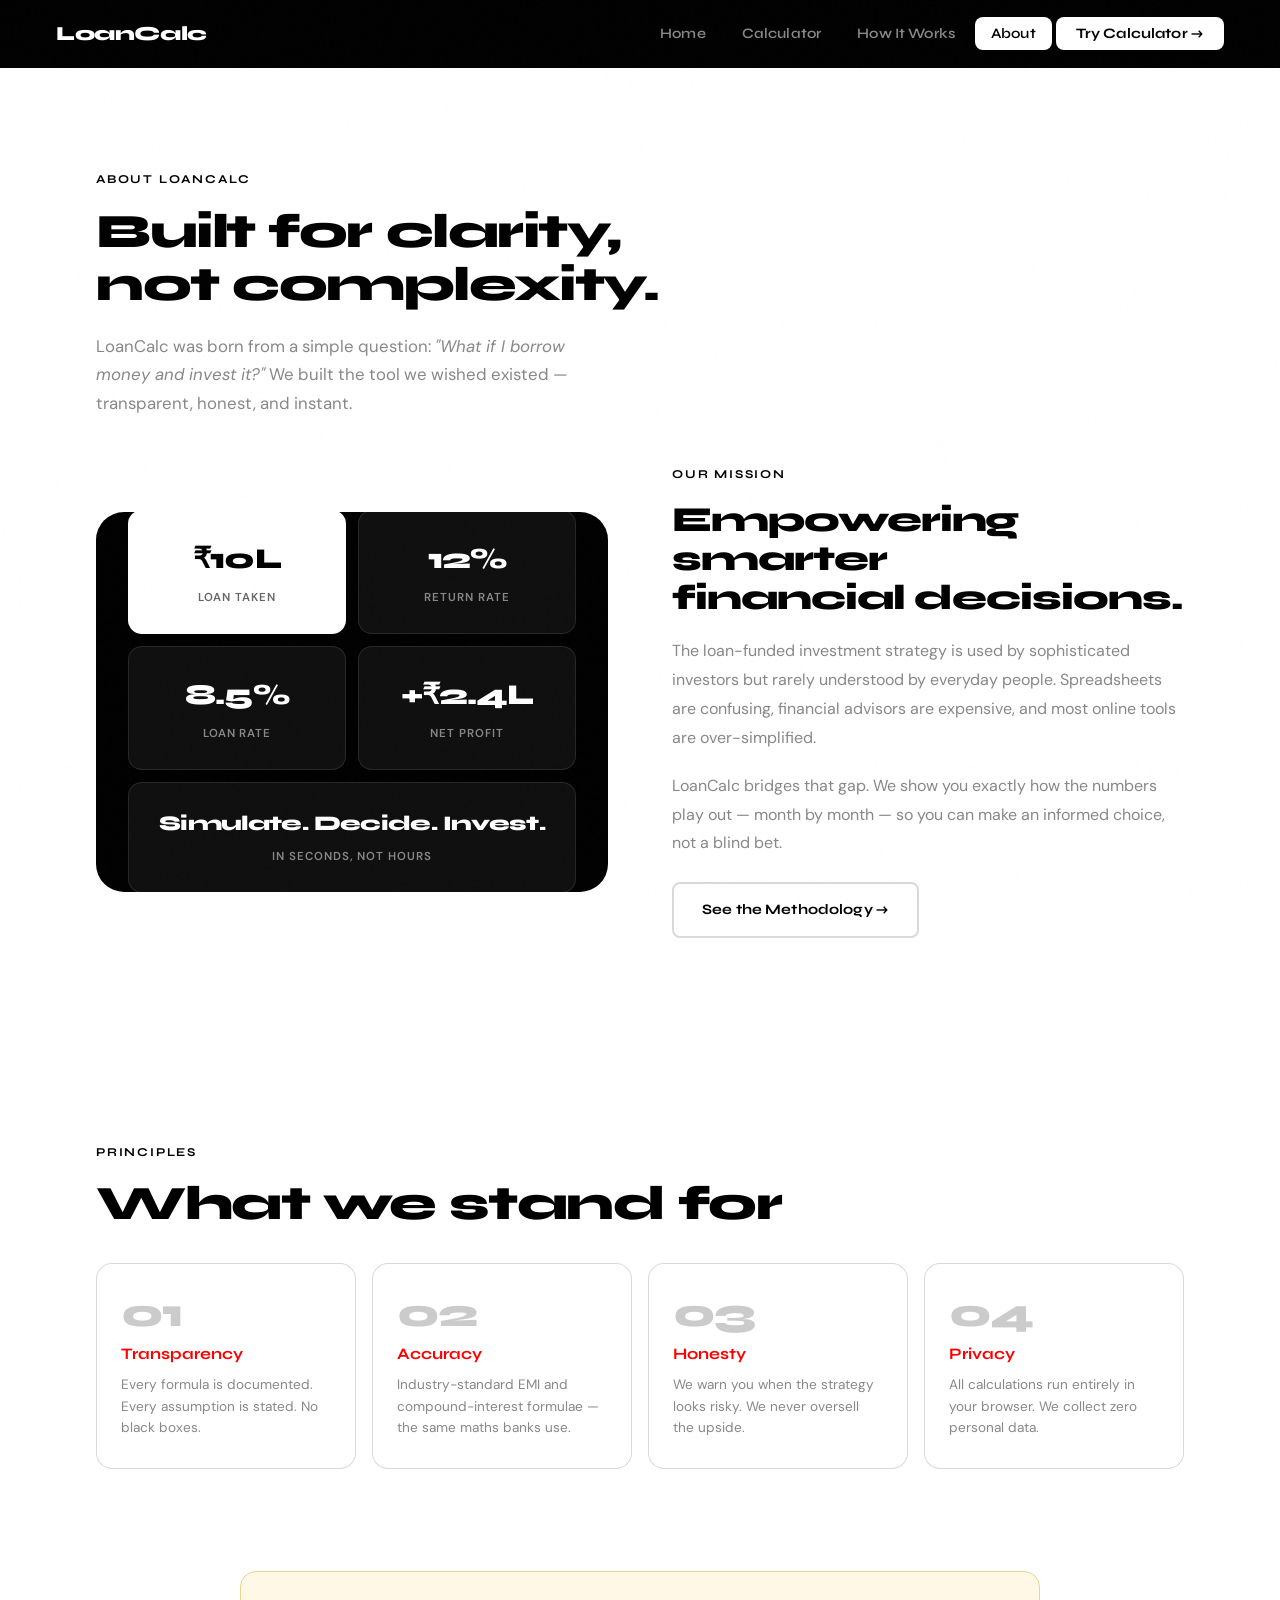
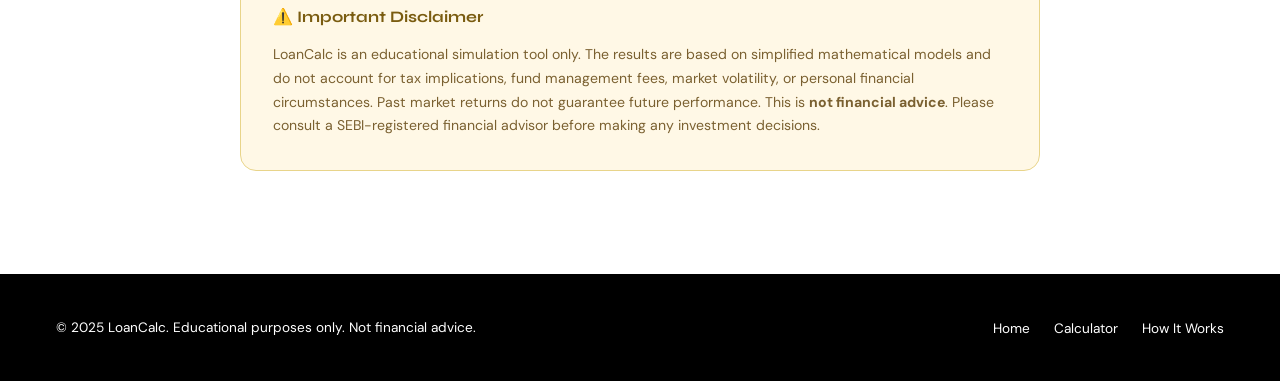
==== about.html @ b2bfdc56 "Add files via upload" ====
<!DOCTYPE html>
<html lang="en">

<head>
  <meta charset="UTF-8">
  <meta name="viewport" content="width=device-width, initial-scale=1.0">
  <title>About — LoanCalc</title>
  <link rel="stylesheet" href="css/style.css">
  <link rel="stylesheet" href="css/about.css">
</head>

<body>

  <!-- ── NAV ─────────────────────────────────────────── -->
  <nav class="nav">
    <a href="index.html" class="nav-logo">LoanCalc</a>
    <button class="nav-toggle" id="navToggle" aria-label="Toggle menu">
      <span></span><span></span><span></span>
    </button>
    <ul class="nav-links" id="navLinks">
      <li><a href="index.html">Home</a></li>
      <li><a href="calculator.html">Calculator</a></li>
      <li><a href="how-it-works.html">How It Works</a></li>
      <li><a href="about.html" class="active">About</a></li>
      <li><a href="calculator.html" class="cta">Try Calculator →</a></li>
    </ul>
  </nav>

  <!-- ── HERO ────────────────────────────────────────── -->
  <div class="about-hero anim-fade-up">
    <div class="section-label">About LoanCalc</div>
    <h1 class="section-title">Built for clarity,<br>not complexity.</h1>
    <p class="section-sub">
      LoanCalc was born from a simple question: <em>"What if I borrow money and invest it?"</em>
      We built the tool we wished existed — transparent, honest, and instant.
    </p>
  </div>

  <!-- ── MISSION ──────────────────────────────────────── -->
  <section class="section" style="padding-top:1rem">
    <div class="mission-block">
      <!-- Visual -->
      <div class="mission-visual reveal">
        <div class="mission-visual-inner">
          <div class="vis-tile accent">
            <span class="num">₹10L</span>
            <span class="lbl">Loan Taken</span>
          </div>
          <div class="vis-tile">
            <span class="num">12%</span>
            <span class="lbl">Return Rate</span>
          </div>
          <div class="vis-tile">
            <span class="num">8.5%</span>
            <span class="lbl">Loan Rate</span>
          </div>
          <div class="vis-tile">
            <span class="num">+₹2.4L</span>
            <span class="lbl">Net Profit</span>
          </div>
          <div class="vis-tile tall">
            <span class="num" style="font-size:1.3rem;color:#fff;">Simulate. Decide. Invest.</span>
            <span class="lbl">in seconds, not hours</span>
          </div>
        </div>
      </div>

      <!-- Text -->
      <div class="reveal">
        <div class="section-label">Our Mission</div>
        <h2 class="section-title" style="font-size:clamp(1.6rem,3vw,2.2rem)">
          Empowering smarter<br>financial decisions.
        </h2>
        <p style="color:var(--muted);line-height:1.8;margin-bottom:1.2rem;">
          The loan-funded investment strategy is used by sophisticated investors but rarely
          understood by everyday people. Spreadsheets are confusing, financial advisors are
          expensive, and most online tools are over-simplified.
        </p>
        <p style="color:var(--muted);line-height:1.8;margin-bottom:1.5rem;">
          LoanCalc bridges that gap. We show you exactly how the numbers play out —
          month by month — so you can make an informed choice, not a blind bet.
        </p>
        <a href="how-it-works.html" class="btn btn-secondary" style="font-size:0.9rem;">See the Methodology →</a>
      </div>
    </div>
  </section>

  <!-- ── VALUES ────────────────────────────────────────── -->
  <section class="section">
    <div>
      <div class="section-label">Principles</div>
      <h2 class="section-title reveal">What we stand for</h2>
      <div class="values-grid reveal" style="margin-top:2rem">
        <div class="value-card">
          <div class="value-num">01</div>
          <div class="value-title">Transparency</div>
          <div class="value-desc">Every formula is documented. Every assumption is stated. No black boxes.</div>
        </div>
        <div class="value-card">
          <div class="value-num">02</div>
          <div class="value-title">Accuracy</div>
          <div class="value-desc">Industry-standard EMI and compound-interest formulae — the same maths banks use.</div>
        </div>
        <div class="value-card">
          <div class="value-num">03</div>
          <div class="value-title">Honesty</div>
          <div class="value-desc">We warn you when the strategy looks risky. We never oversell the upside.</div>
        </div>
        <div class="value-card">
          <div class="value-num">04</div>
          <div class="value-title">Privacy</div>
          <div class="value-desc">All calculations run entirely in your browser. We collect zero personal data.</div>
        </div>
      </div>
    </div>
  </section>



  <!-- ── DISCLAIMER ────────────────────────────────────── -->
  <section class="section" style="padding-top:0">
    <div class="disclaimer-box reveal">
      <h3>⚠️ Important Disclaimer</h3>
      <p>
        LoanCalc is an educational simulation tool only. The results are based on simplified mathematical models
        and do not account for tax implications, fund management fees, market volatility, or personal financial
        circumstances. Past market returns do not guarantee future performance. This is <strong>not financial
          advice</strong>.
        Please consult a SEBI-registered financial advisor before making any investment decisions.
      </p>
    </div>
  </section>

  <!-- ── FOOTER ───────────────────────────────────────── -->
  <footer class="footer">
    <p class="footer-copy">© 2025 LoanCalc. Educational purposes only. Not financial advice.</p>
    <ul class="footer-links">
      <li><a href="index.html">Home</a></li>
      <li><a href="calculator.html">Calculator</a></li>
      <li><a href="how-it-works.html">How It Works</a></li>
    </ul>
  </footer>

  <script src="js/shared.js"></script>
</body>

</html>
---- css/style.css ----
@import url('https://fonts.googleapis.com/css2?family=Syne:wght@400;600;700;800&family=DM+Sans:ital,wght@0,300;0,400;0,500;1,300&display=swap');

/* ─── CSS Variables ─────────────────────────────── */
:root {
  --ink: #000000;
  --paper: #ffffff;
  --accent: #000000;
  --accent2: #333333;
  --gold: #666666;
  --muted: #888888;
  --card-bg: #ffffff;
  --border: rgba(0, 0, 0, 0.15);

  --font-display: 'Syne', sans-serif;
  --font-body: 'DM Sans', sans-serif;

  --radius-sm: 8px;
  --radius-md: 16px;
  --radius-lg: 28px;

  --shadow-sm: 0 4px 20px rgba(0, 0, 0, 0.04);
  --shadow-md: 0 12px 40px rgba(0, 0, 0, 0.08);
  --shadow-lg: 0 24px 80px rgba(0, 0, 0, 0.12);
}

/* ─── Reset ─────────────────────────────────────── */
*,
*::before,
*::after {
  margin: 0;
  padding: 0;
  box-sizing: border-box;
}

html {
  scroll-behavior: smooth;
}

body {
  font-family: var(--font-body);
  background: var(--paper);
  color: var(--ink);
  min-height: 100vh;
  line-height: 1.65;
  font-size: 1rem;
  overflow-x: hidden;
}

/* ─── Grain overlay ─────────────────────────────── */
body::before {
  content: '';
  position: fixed;
  inset: 0;
  background-image: url("data:image/svg+xml,%3Csvg viewBox='0 0 256 256' xmlns='http://www.w3.org/2000/svg'%3E%3Cfilter id='noise'%3E%3CfeTurbulence type='fractalNoise' baseFrequency='0.9' numOctaves='4' stitchTiles='stitch'/%3E%3C/filter%3E%3Crect width='100%25' height='100%25' filter='url(%23noise)' opacity='0.04'/%3E%3C/svg%3E");
  pointer-events: none;
  z-index: 9999;
  opacity: 0.4;
}

/* ─── NAV ────────────────────────────────────────── */
.nav {
  position: sticky;
  top: 0;
  z-index: 100;
  background: black;
  backdrop-filter: blur(16px);
  border-bottom: 1px solid var(--border);
  padding: 0 clamp(1.5rem, 5vw, 3.5rem);
  display: flex;
  align-items: center;
  justify-content: space-between;
  height: 68px;
}

.nav-logo {
  font-family: var(--font-display);
  font-weight: 800;
  font-size: 1.25rem;
  color: white;
  text-decoration: none;
  letter-spacing: -0.02em;
  display: flex;
  align-items: center;
  gap: 8px;
}

.nav-logo span {
  display: inline-block;
  width: 28px;
  height: 28px;
  background: var(--accent);
  border-radius: 6px;
  color: #fff;
  font-size: 0.85rem;
  display: grid;
  place-items: center;
}

.nav-links {
  display: flex;
  align-items: center;
  gap: 4px;
  list-style: none;
}

.nav-links a {
  font-family: var(--font-display);
  font-weight: 600;
  font-size: 0.9rem;
  color: var(--muted);
  text-decoration: none;
  padding: 8px 16px;
  border-radius: var(--radius-sm);
  transition: color 0.2s, background 0.2s;
  letter-spacing: 0.01em;
}

.nav-links a:hover,
.nav-links a.active {
  color: var(--ink);
  background: white;
}

.nav-links a.cta {
  background: white;
  color: black;
  padding: 8px 20px;
  font-weight: bolder;
}

.nav-links a.cta:hover {
  background: red;
  color: #fff;
  font-weight: bolder;
}

/* ─── Page wrapper ───────────────────────────────── */
.page {
  min-height: 100vh;
}

/* ─── Section utilities ──────────────────────────── */
.section {
  padding: clamp(4rem, 8vw, 7rem) clamp(1.5rem, 5vw, 3.5rem);
  max-width: 1200px;
  margin: 0 auto;
}

.section-label {
  font-family: var(--font-display);
  font-size: 0.75rem;
  font-weight: 700;
  letter-spacing: 0.15em;
  text-transform: uppercase;
  color: var(--accent);
  margin-bottom: 1rem;
}

.section-title {
  font-family: var(--font-display);
  font-size: clamp(2rem, 4vw, 3rem);
  font-weight: 800;
  line-height: 1.1;
  letter-spacing: -0.03em;
  color: var(--ink);
  margin-bottom: 1.25rem;
}

.section-sub {
  font-size: 1.05rem;
  color: var(--muted);
  max-width: 520px;
  line-height: 1.7;
}

/* ─── Cards ──────────────────────────────────────── */
.card {
  background: var(--card-bg);
  border-radius: var(--radius-lg);
  border: 1px solid var(--border);
  box-shadow: var(--shadow-sm);
  padding: 2rem;
  transition: box-shadow 0.3s, transform 0.3s;
}

.card:hover {
  box-shadow: var(--shadow-md);
  transform: translateY(-3px);
}

/* ─── Buttons ────────────────────────────────────── */
.btn {
  display: inline-flex;
  align-items: center;
  gap: 8px;
  font-family: var(--font-display);
  font-weight: 700;
  font-size: 0.95rem;
  letter-spacing: 0.01em;
  padding: 14px 28px;
  border-radius: var(--radius-sm);
  border: none;
  cursor: pointer;
  text-decoration: none;
  transition: all 0.2s;
}

.btn-primary {
  background: var(--accent);
  color: #fff;
}

.btn-primary:hover {
  background: #333333;
  transform: translateY(-2px);
  box-shadow: 0 8px 24px rgba(0, 0, 0, 0.35);
}

.btn-secondary {
  background: transparent;
  color: var(--ink);
  border: 2px solid var(--border);
}

.btn-secondary:hover {
  border-color: var(--ink);
  background: var(--ink);
  color: var(--paper);
}

/* ─── Divider ─────────────────────────────────────── */
.divider {
  width: 100%;
  height: 1px;
  background: var(--border);
  margin: 0 clamp(1.5rem, 5vw, 3.5rem);
  width: calc(100% - clamp(3rem, 10vw, 7rem));
}

/* ─── Footer ──────────────────────────────────────── */
.footer {
  background-color: #000000;
  border-top: 1px solid var(--border);
  padding: 2.5rem clamp(1.5rem, 5vw, 3.5rem);
  display: flex;
  align-items: center;
  justify-content: space-between;
  flex-wrap: wrap;
  gap: 1rem;
}

.footer-copy {
  font-size: 0.85rem;
  color: white;
}

.footer-links {
  display: flex;
  gap: 1.5rem;
  list-style: none;
}

.footer-links a {
  font-size: 0.85rem;
  color: white;
  text-decoration: none;
  transition: color 0.2s;
}

.footer-links a:hover {
  color: red;
}

/* ─── Animations ─────────────────────────────────── */
@keyframes fadeUp {
  from {
    opacity: 0;
    transform: translateY(24px);
  }

  to {
    opacity: 1;
    transform: translateY(0);
  }
}

@keyframes fadeIn {
  from {
    opacity: 0;
  }

  to {
    opacity: 1;
  }
}

.anim-fade-up {
  animation: fadeUp 0.6s ease both;
}

.anim-fade-in {
  animation: fadeIn 0.5s ease both;
}

.delay-1 {
  animation-delay: 0.1s;
}

.delay-2 {
  animation-delay: 0.2s;
}

.delay-3 {
  animation-delay: 0.3s;
}

.delay-4 {
  animation-delay: 0.4s;
}

.delay-5 {
  animation-delay: 0.5s;
}

/* ─── Hamburger (mobile) ─────────────────────────── */
.nav-toggle {
  display: none;
  background: none;
  border: none;
  cursor: pointer;
  padding: 8px;
}

.nav-toggle span {
  display: block;
  width: 22px;
  height: 2px;
  background: white;
  margin: 5px 0;
  transition: all 0.3s;
}

@media (max-width: 768px) {
  .nav-toggle {
    display: block;
  }

  .nav-links {
    display: none;
    position: absolute;
    top: 68px;
    left: 0;
    right: 0;
    background: black;
    border-bottom: 1px solid var(--border);
    flex-direction: column;
    padding: 1rem;
    gap: 4px;
  }

  .nav-links.open {
    display: flex;
  }

  .nav-links a {
    width: 100%;
    text-align: center;
  }
}
---- css/about.css ----
/* ─── About Page ─────────────────────────────────── */

.about-hero {
  padding: clamp(4rem, 8vw, 7rem) clamp(1.5rem, 5vw, 3.5rem) 2rem;
  max-width: 1200px;
  margin: 0 auto;
}

/* ─── Mission block ──────────────────────────────── */
.mission-block {
  display: grid;
  grid-template-columns: 1fr 1fr;
  gap: 4rem;
  align-items: center;
}

@media (max-width: 768px) {
  .mission-block {
    grid-template-columns: 1fr;
    gap: 2rem;
  }
}

.mission-visual {
  position: relative;
  height: 380px;
  border-radius: var(--radius-lg);
  overflow: hidden;
  background: var(--ink);
  display: flex;
  align-items: center;
  justify-content: center;
}

.mission-visual-inner {
  display: grid;
  grid-template-columns: 1fr 1fr;
  gap: 12px;
  padding: 2rem;
  width: 100%;
}

.vis-tile {
  background: rgba(255, 255, 255, 0.06);
  border: 1px solid rgba(255, 255, 255, 0.1);
  border-radius: 14px;
  padding: 1.5rem 1rem;
  text-align: center;
}

.vis-tile .num {
  font-family: var(--font-display);
  font-size: 1.8rem;
  font-weight: 800;
  color: var(--paper);
  letter-spacing: -0.03em;
  display: block;
}

.vis-tile .lbl {
  font-size: 0.72rem;
  color: rgba(255, 255, 255, 0.5);
  text-transform: uppercase;
  letter-spacing: 0.08em;
  font-weight: 600;
}

.vis-tile.tall {
  grid-column: 1/-1;
}

.vis-tile.accent {
  background: var(--paper);
  border-color: transparent;
}

.vis-tile.accent .num {
  color: var(--ink);
}

.vis-tile.accent .lbl {
  color: rgba(0, 0, 0, 0.6);
}

/* ─── Values ─────────────────────────────────────── */
.values-grid {
  display: grid;
  grid-template-columns: repeat(auto-fit, minmax(200px, 1fr));
  gap: 16px;
}

.value-card {
  padding: 1.8rem 1.5rem;
  border-radius: var(--radius-md);
  border: 1.5px solid var(--border);
  background: var(--card-bg);
  transition: transform 0.3s, box-shadow 0.3s;
}

.value-card:hover {
  transform: translateY(-4px);
  box-shadow: var(--shadow-md);
}

.value-num {
  font-family: var(--font-display);
  font-size: 2.5rem;
  font-weight: 800;
  color: black;
  letter-spacing: -0.04em;
  line-height: 1;
  margin-bottom: 0.5rem;
  opacity: 0.2;
}

.value-title {
  font-family: var(--font-display);
  font-weight: 700;
  font-size: 1rem;
  color: red;
  margin-bottom: 0.4rem;
}

.value-desc {
  font-size: 0.85rem;
  color: var(--muted);
  line-height: 1.6;
}


/* ─── Disclaimer ─────────────────────────────────── */
.disclaimer-box {
  background: #fff8e6;
  border: 1.5px solid #e8d48a;
  border-radius: var(--radius-md);
  padding: 2rem;
  max-width: 800px;
  margin: 0 auto;
}

.disclaimer-box h3 {
  font-family: var(--font-display);
  font-weight: 700;
  font-size: 1rem;
  color: #7a5c10;
  margin-bottom: 0.75rem;
}

.disclaimer-box p {
  font-size: 0.88rem;
  color: #7a6030;
  line-height: 1.7;
}
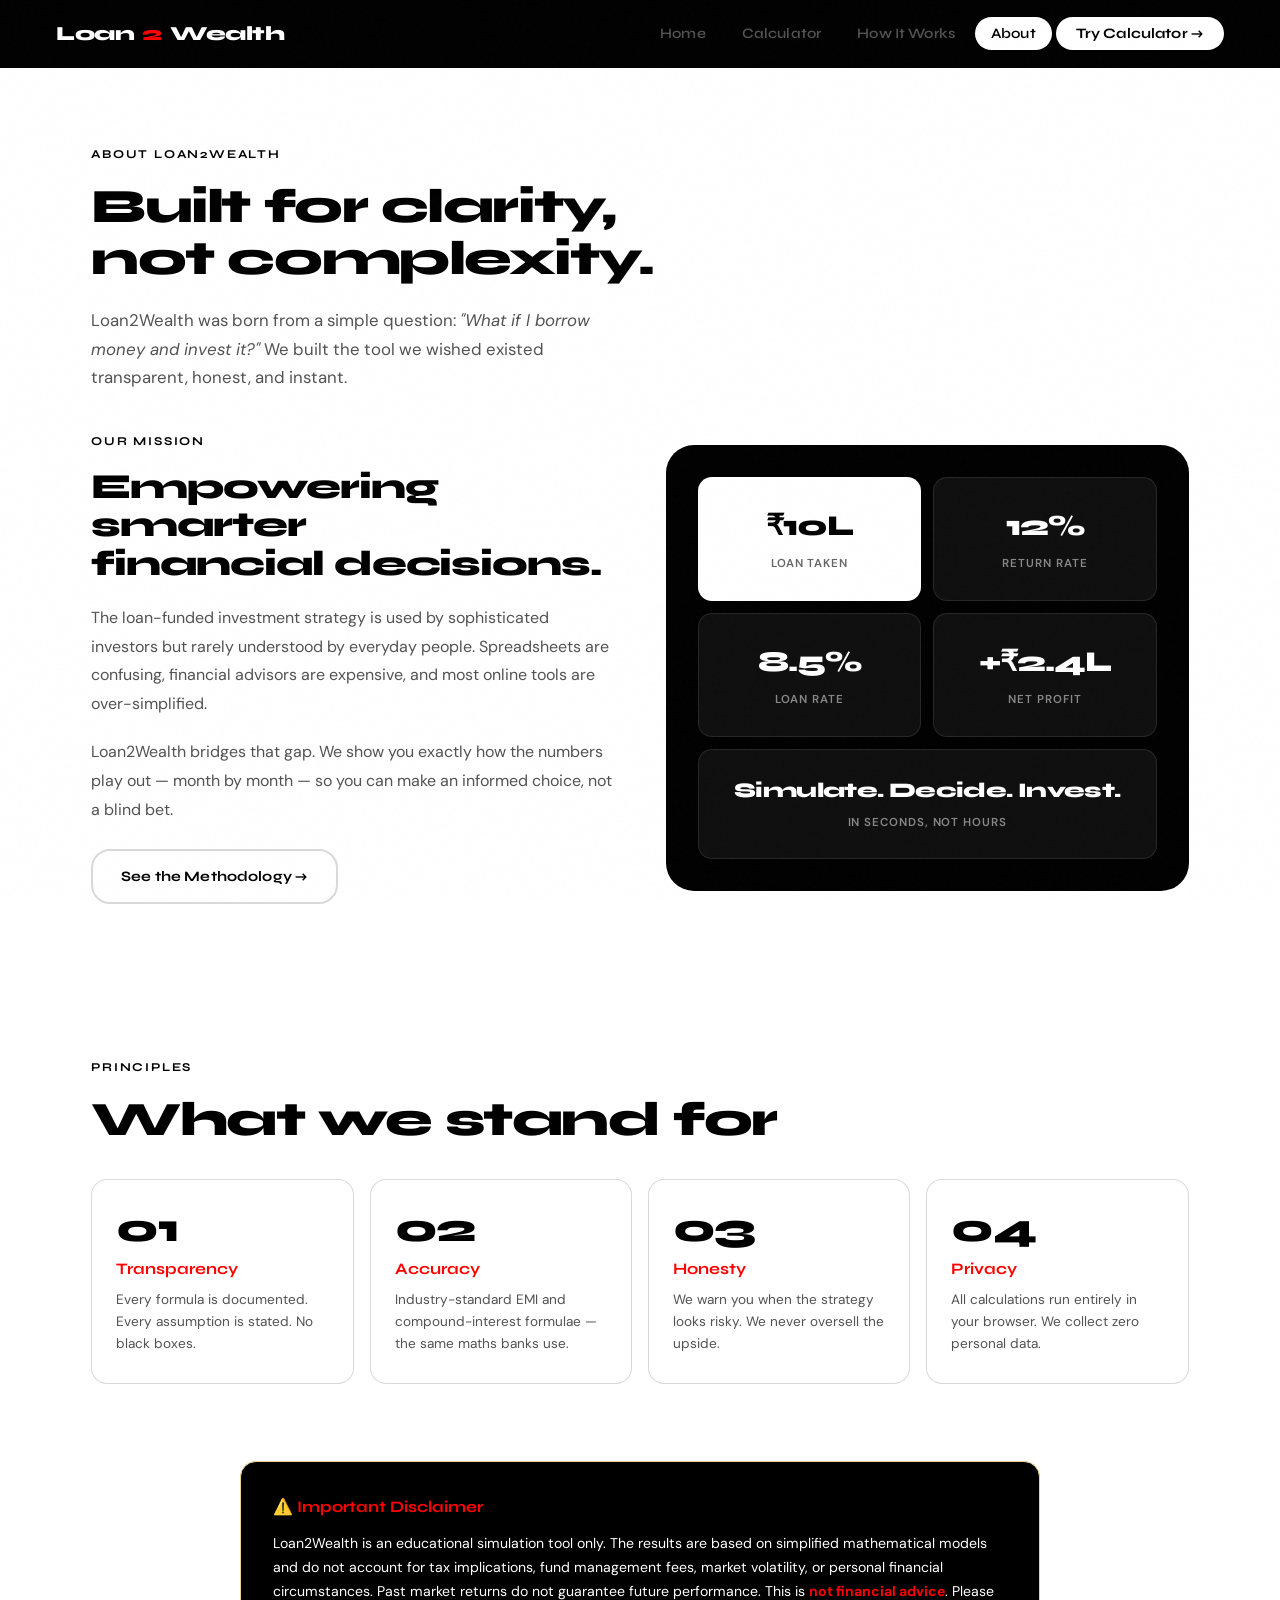
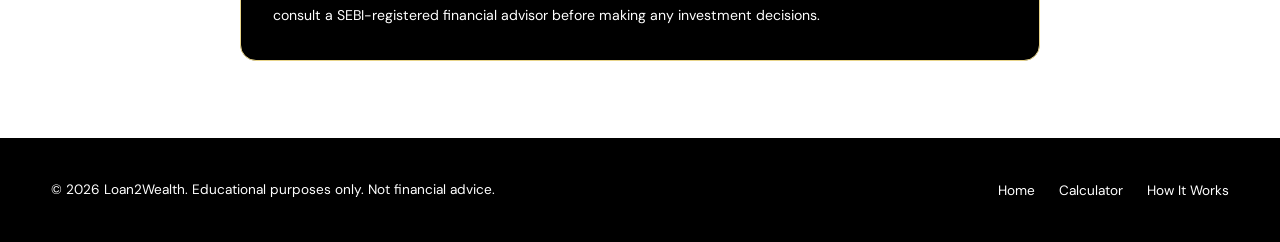
==== commit 3cc9f28c: "Add files via upload" ====
--- a/about.html
+++ b/about.html
@@ -4,7 +4,7 @@
 <head>
   <meta charset="UTF-8">
   <meta name="viewport" content="width=device-width, initial-scale=1.0">
-  <title>About — LoanCalc</title>
+  <title>About — Loan2Wealth</title>
   <link rel="stylesheet" href="css/style.css">
   <link rel="stylesheet" href="css/about.css">
 </head>
@@ -13,7 +13,7 @@
 
   <!-- ── NAV ─────────────────────────────────────────── -->
   <nav class="nav">
-    <a href="index.html" class="nav-logo">LoanCalc</a>
+    <a href="index.html" class="nav-logo">Loan<span style="color: red;">2</span>Wealth</a>
     <button class="nav-toggle" id="navToggle" aria-label="Toggle menu">
       <span></span><span></span><span></span>
     </button>
@@ -28,11 +28,11 @@
 
   <!-- ── HERO ────────────────────────────────────────── -->
   <div class="about-hero anim-fade-up">
-    <div class="section-label">About LoanCalc</div>
+    <div class="section-label">About Loan2Wealth</div>
     <h1 class="section-title">Built for clarity,<br>not complexity.</h1>
     <p class="section-sub">
-      LoanCalc was born from a simple question: <em>"What if I borrow money and invest it?"</em>
-      We built the tool we wished existed — transparent, honest, and instant.
+      Loan2Wealth was born from a simple question: <em>"What if I borrow money and invest it?"</em>
+      We built the tool we wished existed transparent, honest, and instant.
     </p>
   </div>
 
@@ -77,7 +77,7 @@
           expensive, and most online tools are over-simplified.
         </p>
         <p style="color:var(--muted);line-height:1.8;margin-bottom:1.5rem;">
-          LoanCalc bridges that gap. We show you exactly how the numbers play out —
+          Loan2Wealth bridges that gap. We show you exactly how the numbers play out —
           month by month — so you can make an informed choice, not a blind bet.
         </p>
         <a href="how-it-works.html" class="btn btn-secondary" style="font-size:0.9rem;">See the Methodology →</a>
@@ -122,7 +122,7 @@
     <div class="disclaimer-box reveal">
       <h3>⚠️ Important Disclaimer</h3>
       <p>
-        LoanCalc is an educational simulation tool only. The results are based on simplified mathematical models
+        Loan2Wealth is an educational simulation tool only. The results are based on simplified mathematical models
         and do not account for tax implications, fund management fees, market volatility, or personal financial
         circumstances. Past market returns do not guarantee future performance. This is <strong>not financial
           advice</strong>.
@@ -133,7 +133,7 @@
 
   <!-- ── FOOTER ───────────────────────────────────────── -->
   <footer class="footer">
-    <p class="footer-copy">© 2025 LoanCalc. Educational purposes only. Not financial advice.</p>
+    <p class="footer-copy">© 2026 Loan2Wealth. Educational purposes only. Not financial advice.</p>
     <ul class="footer-links">
       <li><a href="index.html">Home</a></li>
       <li><a href="calculator.html">Calculator</a></li>
--- a/css/style.css
+++ b/css/style.css
@@ -1,35 +1,43 @@
 @import url('https://fonts.googleapis.com/css2?family=Syne:wght@400;600;700;800&family=DM+Sans:ital,wght@0,300;0,400;0,500;1,300&display=swap');
 
-/* ─── CSS Variables ─────────────────────────────── */
+/* =========================================================================
+   1. VARIABLES & THEMING
+   ========================================================================= */
 :root {
+  /* Colors */
   --ink: #000000;
   --paper: #ffffff;
   --accent: #000000;
   --accent2: #333333;
   --gold: #666666;
-  --muted: #888888;
+  --muted: #525252;
   --card-bg: #ffffff;
   --border: rgba(0, 0, 0, 0.15);
 
+  /* Typography */
   --font-display: 'Syne', sans-serif;
   --font-body: 'DM Sans', sans-serif;
 
-  --radius-sm: 8px;
+  /* Border Radius */
+  --radius-sm: 19px;
   --radius-md: 16px;
   --radius-lg: 28px;
 
+  /* Shadows */
   --shadow-sm: 0 4px 20px rgba(0, 0, 0, 0.04);
   --shadow-md: 0 12px 40px rgba(0, 0, 0, 0.08);
   --shadow-lg: 0 24px 80px rgba(0, 0, 0, 0.12);
 }
 
-/* ─── Reset ─────────────────────────────────────── */
+/* =========================================================================
+   2. RESET & BASE STYLES
+   ========================================================================= */
 *,
 *::before,
 *::after {
+  box-sizing: border-box;
   margin: 0;
   padding: 0;
-  box-sizing: border-box;
 }
 
 html {
@@ -37,63 +45,182 @@
 }
 
 body {
+  min-height: 100vh;
+  overflow-x: hidden;
   font-family: var(--font-body);
+  font-size: 1rem;
+  line-height: 1.65;
+  color: var(--ink);
   background: var(--paper);
-  color: var(--ink);
-  min-height: 100vh;
-  line-height: 1.65;
-  font-size: 1rem;
-  overflow-x: hidden;
-}
-
-/* ─── Grain overlay ─────────────────────────────── */
+}
+
+/* Grain overlay */
 body::before {
   content: '';
   position: fixed;
   inset: 0;
+  z-index: 9999;
+  pointer-events: none;
   background-image: url("data:image/svg+xml,%3Csvg viewBox='0 0 256 256' xmlns='http://www.w3.org/2000/svg'%3E%3Cfilter id='noise'%3E%3CfeTurbulence type='fractalNoise' baseFrequency='0.9' numOctaves='4' stitchTiles='stitch'/%3E%3C/filter%3E%3Crect width='100%25' height='100%25' filter='url(%23noise)' opacity='0.04'/%3E%3C/svg%3E");
-  pointer-events: none;
-  z-index: 9999;
   opacity: 0.4;
 }
 
-/* ─── NAV ────────────────────────────────────────── */
+/* =========================================================================
+   3. LAYOUT & UTILITIES
+   ========================================================================= */
+/* Page wrapper */
+.page {
+  min-height: 100vh;
+}
+
+/* Section utilities */
+.section {
+  max-width: 1200px;
+  margin: 0 auto;
+  padding: clamp(2.5rem, 6vw, 7rem) clamp(1.25rem, 4vw, 3.5rem);
+}
+
+@media (max-width: 500px) {
+  .section {
+    padding: 2rem 1rem;
+  }
+}
+
+.section-label {
+  margin-bottom: 1rem;
+  font-family: var(--font-display);
+  font-size: 0.75rem;
+  font-weight: 700;
+  color: var(--accent);
+  text-transform: uppercase;
+  letter-spacing: 0.15em;
+}
+
+.section-title {
+  margin-bottom: 1.25rem;
+  font-family: var(--font-display);
+  font-size: clamp(2rem, 4vw, 3rem);
+  font-weight: 800;
+  line-height: 1.1;
+  color: var(--ink);
+  letter-spacing: -0.03em;
+}
+
+.section-sub {
+  max-width: 520px;
+  font-size: 1.05rem;
+  line-height: 1.7;
+  color: var(--muted);
+}
+
+/* Divider */
+.divider {
+  width: calc(100% - clamp(3rem, 10vw, 7rem));
+  height: 1px;
+  margin: 0 clamp(1.5rem, 5vw, 3.5rem);
+  background: var(--border);
+}
+
+/* =========================================================================
+   4. COMPONENTS
+   ========================================================================= */
+/* Cards */
+.card {
+  padding: clamp(1.25rem, 4vw, 2rem);
+  border: 1px solid var(--border);
+  border-radius: var(--radius-lg);
+  background: var(--card-bg);
+  box-shadow: var(--shadow-sm);
+  transition: transform 0.3s, box-shadow 0.3s;
+}
+
+.card:hover {
+  transform: translateY(-3px);
+  box-shadow: var(--shadow-md);
+}
+
+@media (max-width: 500px) {
+  .card {
+    padding: 1rem;
+    border-radius: var(--radius-md);
+  }
+}
+
+/* Buttons */
+.btn {
+  display: inline-flex;
+  align-items: center;
+  gap: 8px;
+  padding: clamp(10px, 2vw, 14px) clamp(16px, 4vw, 28px);
+  border: none;
+  border-radius: var(--radius-sm);
+  font-family: var(--font-display);
+  font-size: clamp(0.85rem, 2vw, 0.95rem);
+  font-weight: 700;
+  letter-spacing: 0.01em;
+  text-decoration: none;
+  cursor: pointer;
+  transition: all 0.2s;
+}
+
+@media (max-width: 500px) {
+  .btn {
+    width: 100%;
+    justify-content: center;
+    padding: 12px 16px;
+  }
+}
+
+.btn-primary {
+  color: #fff;
+  background: var(--accent);
+}
+
+.btn-primary:hover {
+  transform: translateY(-2px);
+  background: #333333;
+  box-shadow: 0 8px 24px rgba(0, 0, 0, 0.35);
+}
+
+.btn-secondary {
+  border: 2px solid var(--border);
+  color: var(--ink);
+  background: transparent;
+}
+
+.btn-secondary:hover {
+  border-color: var(--ink);
+  color: var(--paper);
+  background: var(--ink);
+}
+
+/* =========================================================================
+   5. NAVIGATION
+   ========================================================================= */
 .nav {
+  display: flex;
   position: sticky;
   top: 0;
   z-index: 100;
+  align-items: center;
+  justify-content: space-between;
+  height: 68px;
+  padding: 0 clamp(1.5rem, 5vw, 3.5rem);
+  border-bottom: 1px solid var(--border);
   background: black;
   backdrop-filter: blur(16px);
-  border-bottom: 1px solid var(--border);
-  padding: 0 clamp(1.5rem, 5vw, 3.5rem);
+}
+
+.nav-logo {
   display: flex;
   align-items: center;
-  justify-content: space-between;
-  height: 68px;
-}
-
-.nav-logo {
+  gap: 8px;
   font-family: var(--font-display);
+  font-size: 1.25rem;
   font-weight: 800;
-  font-size: 1.25rem;
   color: white;
   text-decoration: none;
   letter-spacing: -0.02em;
-  display: flex;
-  align-items: center;
-  gap: 8px;
-}
-
-.nav-logo span {
-  display: inline-block;
-  width: 28px;
-  height: 28px;
-  background: var(--accent);
-  border-radius: 6px;
-  color: #fff;
-  font-size: 0.85rem;
-  display: grid;
-  place-items: center;
 }
 
 .nav-links {
@@ -104,15 +231,15 @@
 }
 
 .nav-links a {
+  padding: 8px 16px;
+  border-radius: var(--radius-sm);
   font-family: var(--font-display);
+  font-size: 0.9rem;
   font-weight: 600;
-  font-size: 0.9rem;
   color: var(--muted);
   text-decoration: none;
-  padding: 8px 16px;
-  border-radius: var(--radius-sm);
+  letter-spacing: 0.01em;
   transition: color 0.2s, background 0.2s;
-  letter-spacing: 0.01em;
 }
 
 .nav-links a:hover,
@@ -122,146 +249,187 @@
 }
 
 .nav-links a.cta {
-  background: white;
-  color: black;
   padding: 8px 20px;
   font-weight: bolder;
+  color: black;
+  background: white;
 }
 
 .nav-links a.cta:hover {
+  font-weight: bolder;
+  color: #fff;
   background: red;
-  color: #fff;
-  font-weight: bolder;
-}
-
-/* ─── Page wrapper ───────────────────────────────── */
-.page {
-  min-height: 100vh;
-}
-
-/* ─── Section utilities ──────────────────────────── */
-.section {
-  padding: clamp(4rem, 8vw, 7rem) clamp(1.5rem, 5vw, 3.5rem);
-  max-width: 1200px;
-  margin: 0 auto;
-}
-
-.section-label {
-  font-family: var(--font-display);
-  font-size: 0.75rem;
-  font-weight: 700;
-  letter-spacing: 0.15em;
-  text-transform: uppercase;
-  color: var(--accent);
-  margin-bottom: 1rem;
-}
-
-.section-title {
-  font-family: var(--font-display);
-  font-size: clamp(2rem, 4vw, 3rem);
-  font-weight: 800;
-  line-height: 1.1;
-  letter-spacing: -0.03em;
-  color: var(--ink);
-  margin-bottom: 1.25rem;
-}
-
-.section-sub {
-  font-size: 1.05rem;
-  color: var(--muted);
-  max-width: 520px;
-  line-height: 1.7;
-}
-
-/* ─── Cards ──────────────────────────────────────── */
-.card {
-  background: var(--card-bg);
-  border-radius: var(--radius-lg);
-  border: 1px solid var(--border);
-  box-shadow: var(--shadow-sm);
-  padding: 2rem;
-  transition: box-shadow 0.3s, transform 0.3s;
-}
-
-.card:hover {
-  box-shadow: var(--shadow-md);
-  transform: translateY(-3px);
-}
-
-/* ─── Buttons ────────────────────────────────────── */
-.btn {
-  display: inline-flex;
-  align-items: center;
-  gap: 8px;
-  font-family: var(--font-display);
-  font-weight: 700;
-  font-size: 0.95rem;
-  letter-spacing: 0.01em;
-  padding: 14px 28px;
-  border-radius: var(--radius-sm);
+}
+
+/* Hamburger Toggle (Mobile) */
+.nav-toggle {
+  display: none;
+  flex-direction: column;
+  align-items: center;
+  justify-content: center;
+  gap: 4px;
+  z-index: 1001;
+  width: 44px;
+  height: 44px;
+  padding: 8px;
   border: none;
+  border-radius: 6px;
+  background: none;
   cursor: pointer;
-  text-decoration: none;
-  transition: all 0.2s;
-}
-
-.btn-primary {
-  background: var(--accent);
-  color: #fff;
-}
-
-.btn-primary:hover {
-  background: #333333;
-  transform: translateY(-2px);
-  box-shadow: 0 8px 24px rgba(0, 0, 0, 0.35);
-}
-
-.btn-secondary {
-  background: transparent;
-  color: var(--ink);
-  border: 2px solid var(--border);
-}
-
-.btn-secondary:hover {
-  border-color: var(--ink);
-  background: var(--ink);
-  color: var(--paper);
-}
-
-/* ─── Divider ─────────────────────────────────────── */
-.divider {
-  width: 100%;
-  height: 1px;
-  background: var(--border);
-  margin: 0 clamp(1.5rem, 5vw, 3.5rem);
-  width: calc(100% - clamp(3rem, 10vw, 7rem));
-}
-
-/* ─── Footer ──────────────────────────────────────── */
+  transition: background 0.2s ease;
+}
+
+.nav-toggle span {
+  display: block;
+  width: 24px;
+  height: 2px;
+  background: white;
+  transform-origin: center;
+  transition: all 0.3s ease;
+}
+
+.nav-toggle:hover span {
+  background: white;
+}
+
+.nav-toggle.active span {
+  background: red;
+}
+
+.nav-toggle.active span:nth-child(1) {
+  transform: translateY(8px) rotate(45deg);
+}
+
+.nav-toggle.active span:nth-child(2) {
+  opacity: 0;
+}
+
+.nav-toggle.active span:nth-child(3) {
+  transform: translateY(-8px) rotate(-45deg);
+}
+
+/* Nav Media Queries */
+@media (max-width: 768px) {
+  .nav {
+    padding: 0 clamp(1rem, 3vw, 1.5rem);
+  }
+
+  .nav-toggle {
+    display: flex;
+  }
+
+  .nav-links {
+    display: none;
+    flex-direction: column;
+    position: fixed;
+    top: 68px;
+    right: 0;
+    left: 0;
+    z-index: 1000;
+    max-height: calc(100vh - 68px);
+    padding: 1rem 0;
+    gap: 1rem;
+    border-bottom: 1px solid var(--border);
+    background: rgb(0, 0, 0);
+    overflow-y: auto;
+    -webkit-overflow-scrolling: touch;
+  }
+
+  .nav-links.open {
+    display: flex;
+  }
+
+  .nav-links a {
+    display: flex;
+    align-items: center;
+    justify-content: center;
+    width: 100%;
+    min-height: 40px;
+    padding: 5px 1rem;
+    border-bottom: 1px solid rgba(255, 255, 255, 0.05);
+    border-radius: 19px;
+    font-size: 0.9rem;
+    text-align: center;
+    transition: background 0.2s;
+  }
+
+  .nav-links a:hover,
+  .nav-links a.active {
+    color: rgb(0, 0, 0);
+    background: rgb(255, 255, 255);
+  }
+
+  .nav-links a.cta {
+    width: auto;
+    margin: 0.5rem 1rem;
+    border: none;
+  }
+}
+
+@media (max-width: 500px) {
+  .nav {
+    height: 60px;
+    padding: 0 0.75rem;
+  }
+
+  .nav-logo {
+    font-size: 1rem;
+  }
+
+  .nav-links {
+    top: 60px;
+    padding: 0.75rem 0;
+  }
+
+  .nav-links a {
+    padding: 12px 0.75rem;
+    font-size: 0.85rem;
+  }
+}
+
+/* =========================================================================
+   6. FOOTER
+   ========================================================================= */
 .footer {
+  display: flex;
+  flex-wrap: wrap;
+  align-items: center;
+  justify-content: space-between;
+  gap: 1rem;
+  padding: clamp(1.5rem, 3vw, 2.5rem) clamp(1rem, 4vw, 3.5rem);
+  border-top: 1px solid var(--border);
   background-color: #000000;
-  border-top: 1px solid var(--border);
-  padding: 2.5rem clamp(1.5rem, 5vw, 3.5rem);
-  display: flex;
-  align-items: center;
-  justify-content: space-between;
-  flex-wrap: wrap;
-  gap: 1rem;
+}
+
+@media (max-width: 600px) {
+  .footer {
+    flex-direction: column;
+    gap: 1.25rem;
+    text-align: center;
+  }
 }
 
 .footer-copy {
-  font-size: 0.85rem;
+  font-size: clamp(0.8rem, 1.5vw, 0.85rem);
   color: white;
 }
 
 .footer-links {
   display: flex;
-  gap: 1.5rem;
+  flex-wrap: wrap;
+  justify-content: center;
+  gap: clamp(1rem, 2vw, 1.5rem);
   list-style: none;
 }
 
+@media (max-width: 600px) {
+  .footer-links {
+    width: 100%;
+  }
+}
+
 .footer-links a {
-  font-size: 0.85rem;
+  font-size: clamp(0.8rem, 1.5vw, 0.85rem);
   color: white;
   text-decoration: none;
   transition: color 0.2s;
@@ -271,16 +439,17 @@
   color: red;
 }
 
-/* ─── Animations ─────────────────────────────────── */
+/* =========================================================================
+   7. ANIMATIONS
+   ========================================================================= */
 @keyframes fadeUp {
   from {
+    transform: translateY(24px);
     opacity: 0;
-    transform: translateY(24px);
-  }
-
+  }
   to {
+    transform: translateY(0);
     opacity: 1;
-    transform: translateY(0);
   }
 }
 
@@ -288,7 +457,6 @@
   from {
     opacity: 0;
   }
-
   to {
     opacity: 1;
   }
@@ -320,50 +488,4 @@
 
 .delay-5 {
   animation-delay: 0.5s;
-}
-
-/* ─── Hamburger (mobile) ─────────────────────────── */
-.nav-toggle {
-  display: none;
-  background: none;
-  border: none;
-  cursor: pointer;
-  padding: 8px;
-}
-
-.nav-toggle span {
-  display: block;
-  width: 22px;
-  height: 2px;
-  background: white;
-  margin: 5px 0;
-  transition: all 0.3s;
-}
-
-@media (max-width: 768px) {
-  .nav-toggle {
-    display: block;
-  }
-
-  .nav-links {
-    display: none;
-    position: absolute;
-    top: 68px;
-    left: 0;
-    right: 0;
-    background: black;
-    border-bottom: 1px solid var(--border);
-    flex-direction: column;
-    padding: 1rem;
-    gap: 4px;
-  }
-
-  .nav-links.open {
-    display: flex;
-  }
-
-  .nav-links a {
-    width: 100%;
-    text-align: center;
-  }
 }
--- a/css/about.css
+++ b/css/about.css
@@ -1,77 +1,113 @@
-/* ─── About Page ─────────────────────────────────── */
+/* =========================================================================
+   ABOUT PAGE STYLES
+   ========================================================================= */
 
+/* ─── 1. Hero ────────────────────────────────────── */
 .about-hero {
-  padding: clamp(4rem, 8vw, 7rem) clamp(1.5rem, 5vw, 3.5rem) 2rem;
   max-width: 1200px;
   margin: 0 auto;
+  padding: clamp(2rem, 6vw, 7rem) clamp(1rem, 4vw, 3.5rem) 1.5rem;
 }
 
-/* ─── Mission block ──────────────────────────────── */
+@media (max-width: 500px) {
+  .about-hero {
+    padding: 1.5rem 1rem;
+  }
+}
+
+/* ─── 2. Mission Block ───────────────────────────── */
 .mission-block {
   display: grid;
   grid-template-columns: 1fr 1fr;
-  gap: 4rem;
   align-items: center;
+  gap: clamp(2rem, 4vw, 4rem);
 }
 
 @media (max-width: 768px) {
   .mission-block {
     grid-template-columns: 1fr;
-    gap: 2rem;
+    height: auto;
+    gap: clamp(2rem, 4vw, 4rem);
   }
 }
 
 .mission-visual {
+  display: flex;
   position: relative;
-  height: 380px;
-  border-radius: var(--radius-lg);
-  overflow: hidden;
-  background: var(--ink);
-  display: flex;
   align-items: center;
   justify-content: center;
+  height: auto;
+  min-height: clamp(280px, 50vw, 380px);
+  border-radius: var(--radius-lg);
+  background: var(--ink);
+  overflow: hidden;
+  order: 2;
+}
+
+@media (max-width: 768px) {
+  .mission-visual {
+    order: 0;
+  }
+}
+
+@media (max-width: 500px) {
+  .mission-visual {
+    min-height: 300px;
+  }
 }
 
 .mission-visual-inner {
   display: grid;
   grid-template-columns: 1fr 1fr;
+  width: 100%;
+  padding: 2rem;
   gap: 12px;
-  padding: 2rem;
-  width: 100%;
+}
+
+@media (max-width: 500px) {
+  .mission-visual-inner {
+    padding: 1rem;
+    gap: 8px;
+  }
 }
 
 .vis-tile {
-  background: rgba(255, 255, 255, 0.06);
+  padding: 1.5rem 1rem;
   border: 1px solid rgba(255, 255, 255, 0.1);
   border-radius: 14px;
-  padding: 1.5rem 1rem;
+  background: rgba(255, 255, 255, 0.06);
   text-align: center;
 }
 
 .vis-tile .num {
+  display: block;
   font-family: var(--font-display);
   font-size: 1.8rem;
   font-weight: 800;
   color: var(--paper);
   letter-spacing: -0.03em;
-  display: block;
 }
 
 .vis-tile .lbl {
   font-size: 0.72rem;
+  font-weight: 600;
   color: rgba(255, 255, 255, 0.5);
   text-transform: uppercase;
   letter-spacing: 0.08em;
-  font-weight: 600;
 }
 
 .vis-tile.tall {
-  grid-column: 1/-1;
+  grid-column: 1 / -1;
+}
+
+.vis-tile.tall .num {
+  font-size: 1.3rem;
+  color: #fff;
 }
 
 .vis-tile.accent {
+  border-color: transparent;
   background: var(--paper);
-  border-color: transparent;
 }
 
 .vis-tile.accent .num {
@@ -82,7 +118,7 @@
   color: rgba(0, 0, 0, 0.6);
 }
 
-/* ─── Values ─────────────────────────────────────── */
+/* ─── 3. Values Grid ─────────────────────────────── */
 .values-grid {
   display: grid;
   grid-template-columns: repeat(auto-fit, minmax(200px, 1fr));
@@ -91,8 +127,8 @@
 
 .value-card {
   padding: 1.8rem 1.5rem;
+  border: 1.5px solid var(--border);
   border-radius: var(--radius-md);
-  border: 1.5px solid var(--border);
   background: var(--card-bg);
   transition: transform 0.3s, box-shadow 0.3s;
 }
@@ -103,51 +139,54 @@
 }
 
 .value-num {
+  margin-bottom: 0.5rem;
   font-family: var(--font-display);
   font-size: 2.5rem;
   font-weight: 800;
+  line-height: 1;
   color: black;
   letter-spacing: -0.04em;
-  line-height: 1;
-  margin-bottom: 0.5rem;
-  opacity: 0.2;
 }
 
 .value-title {
+  margin-bottom: 0.4rem;
   font-family: var(--font-display);
+  font-size: 1rem;
   font-weight: 700;
-  font-size: 1rem;
   color: red;
-  margin-bottom: 0.4rem;
 }
 
 .value-desc {
   font-size: 0.85rem;
+  line-height: 1.6;
   color: var(--muted);
-  line-height: 1.6;
 }
 
-
-/* ─── Disclaimer ─────────────────────────────────── */
+/* ─── 4. Disclaimer ──────────────────────────────── */
 .disclaimer-box {
-  background: #fff8e6;
+  max-width: 800px;
+  margin: 0 auto;
+  padding: 2rem;
   border: 1.5px solid #e8d48a;
   border-radius: var(--radius-md);
-  padding: 2rem;
-  max-width: 800px;
-  margin: 0 auto;
+  color: white;
+  background: #000000;
 }
 
 .disclaimer-box h3 {
+  margin-bottom: 0.75rem;
   font-family: var(--font-display);
+  font-size: 1rem;
   font-weight: 700;
-  font-size: 1rem;
-  color: #7a5c10;
-  margin-bottom: 0.75rem;
+  color: red;
 }
 
 .disclaimer-box p {
   font-size: 0.88rem;
-  color: #7a6030;
   line-height: 1.7;
+  color: white;
+}
+
+.disclaimer-box p strong {
+  color: red;
 }
